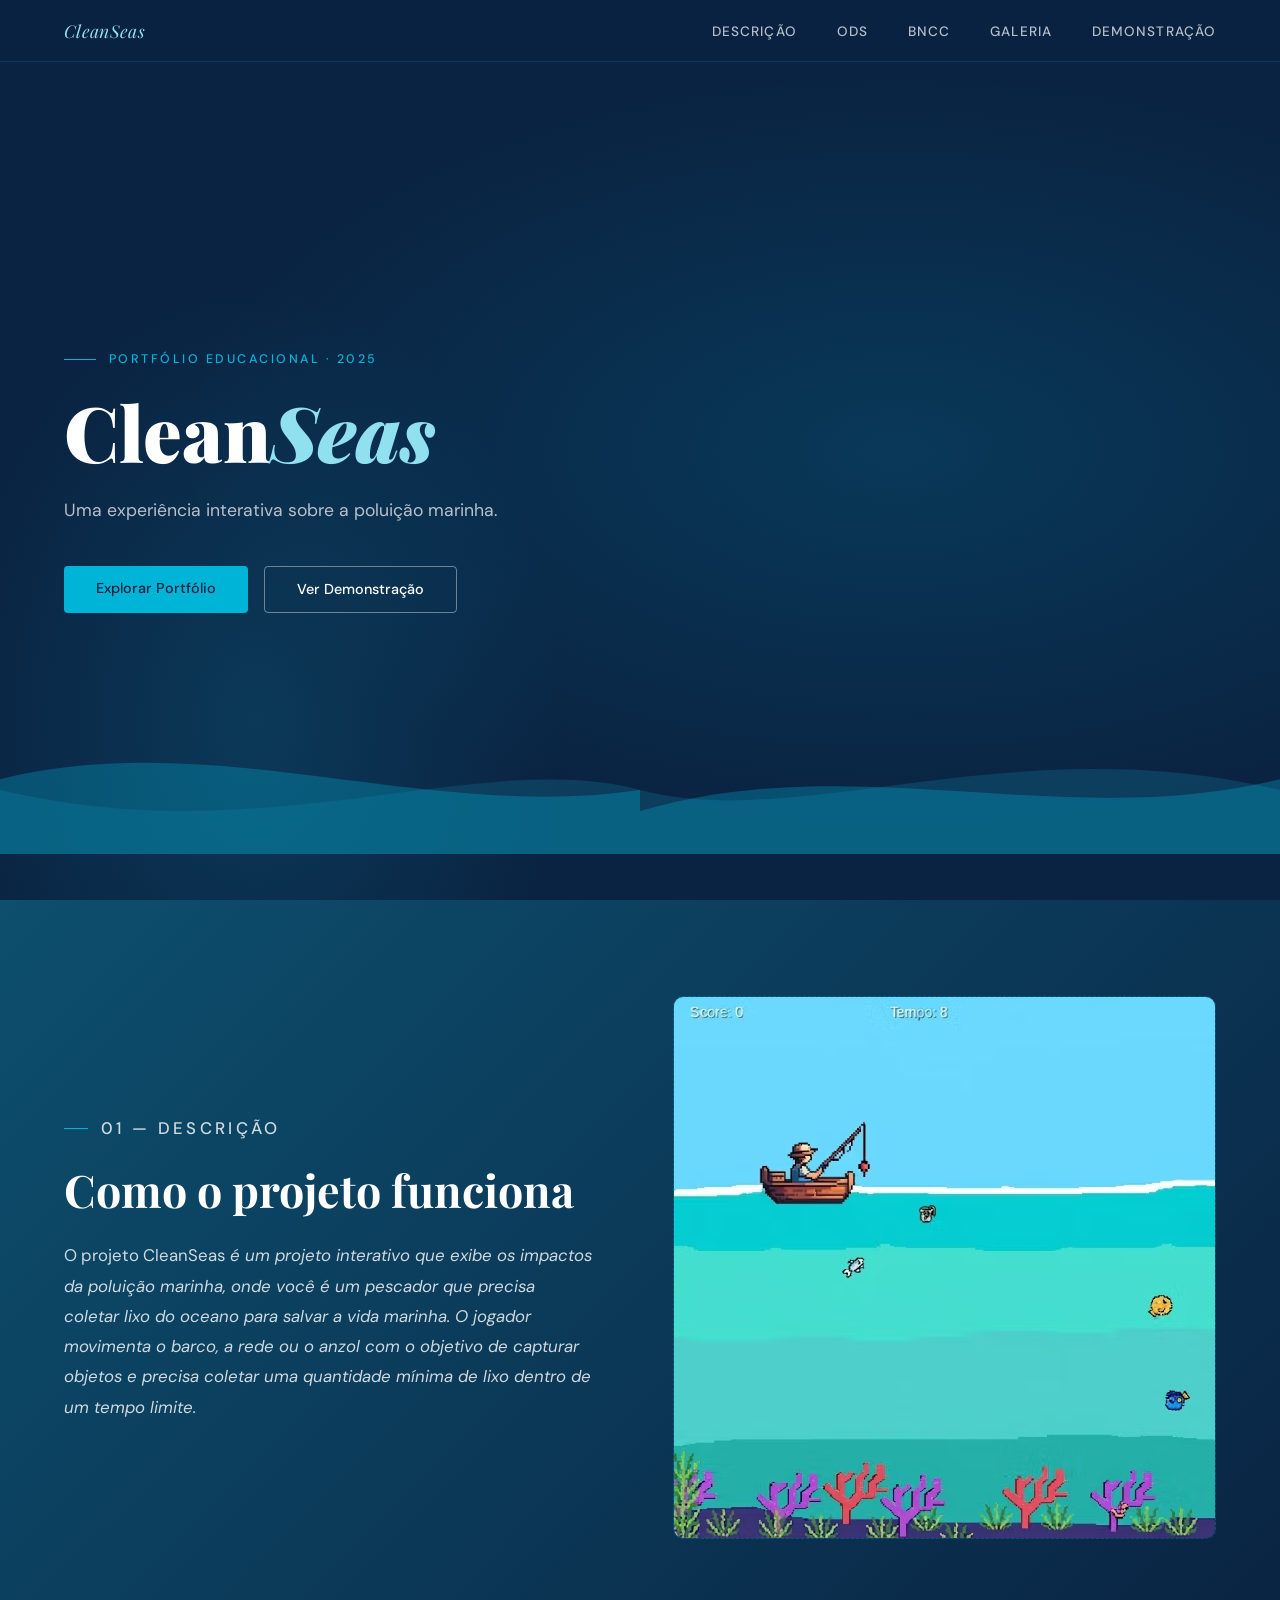
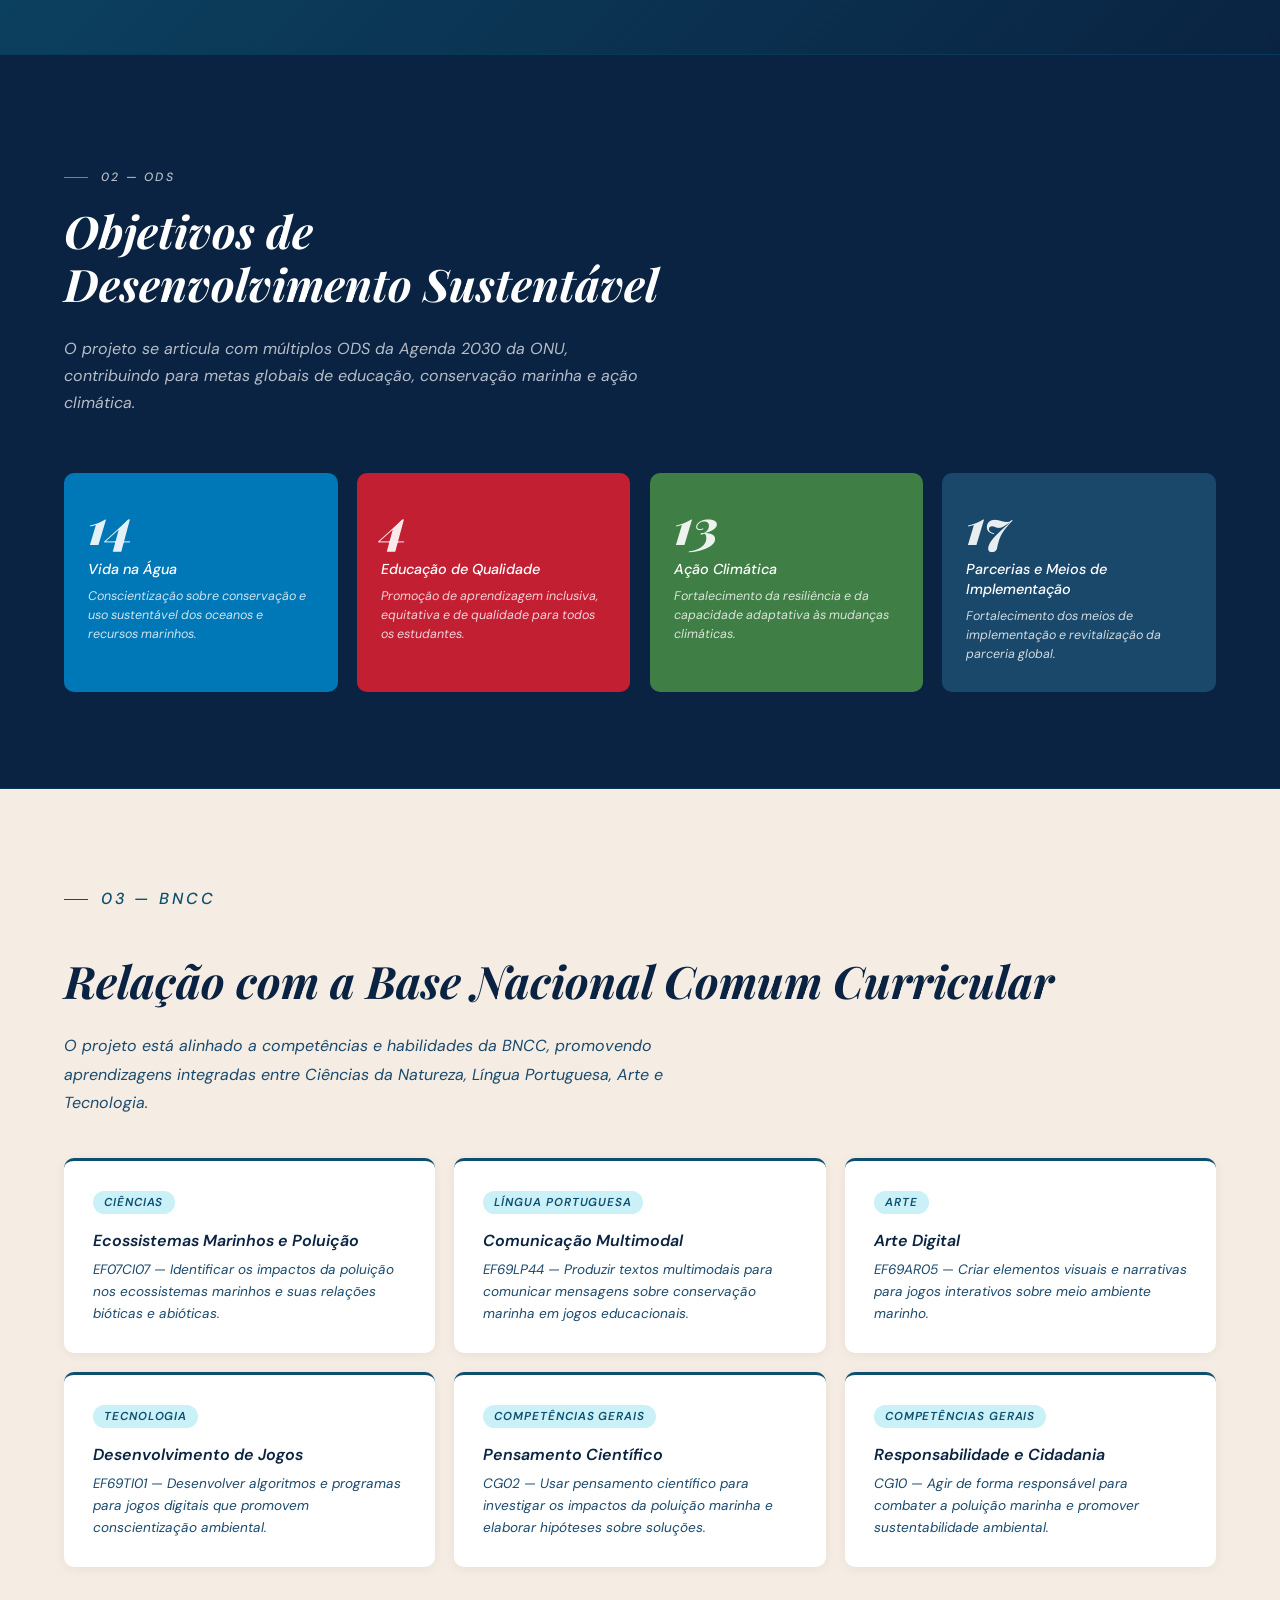
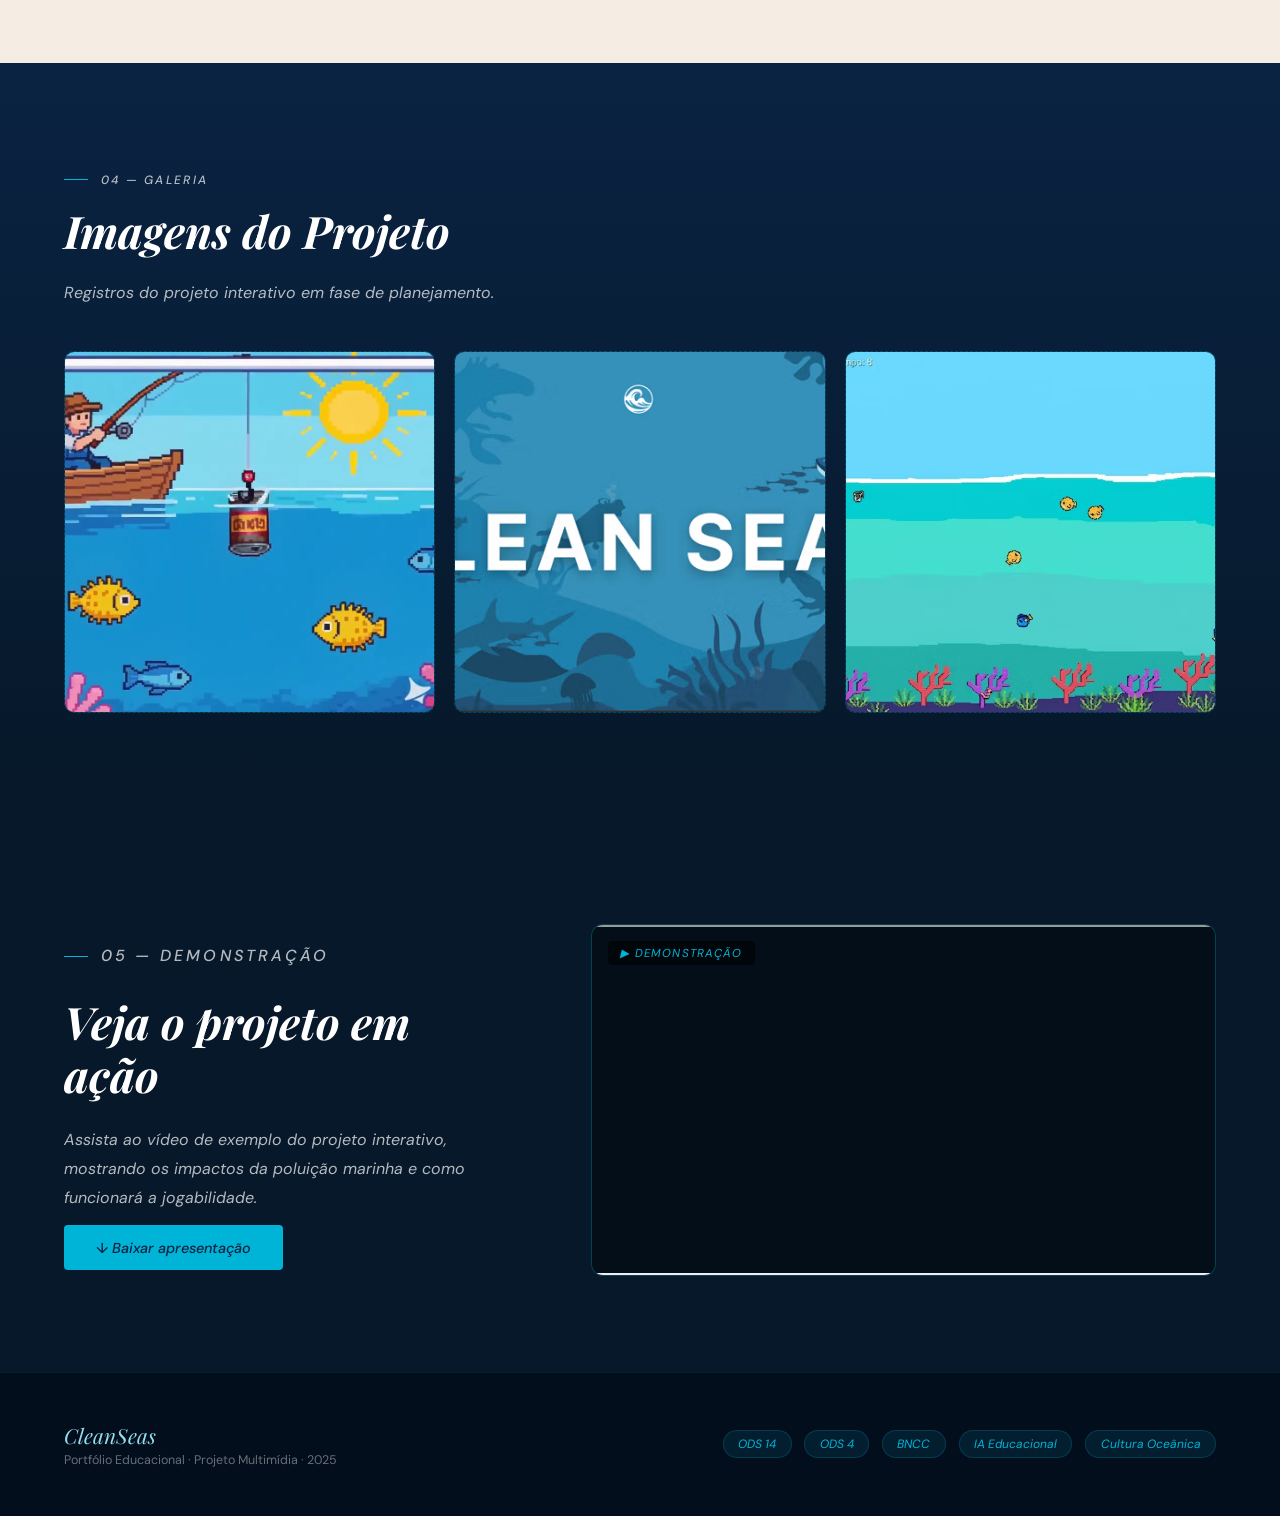
==== portfolio-cultura-oceanica-2.html @ 88e58d8a "Criação da nova página do portfólio do projeto CleanSeas" ====
<!DOCTYPE html>
<html lang="pt-BR">
<head>
<meta charset="UTF-8">
<meta name="viewport" content="width=device-width, initial-scale=1.0">
<title>Oficina de Microvídeos — Portfólio</title>
<link rel="preconnect" href="https://fonts.googleapis.com">
<link href="https://fonts.googleapis.com/css2?family=Playfair+Display:ital,wght@0,700;0,900;1,700&family=DM+Sans:wght@300;400;500&display=swap" rel="stylesheet">
<link rel="stylesheet" href="styles.css">
</head>
<body>

<!-- NAV -->
<nav>
  <div class="nav-logo">Clean<em>Seas</em></div>
  <ul class="nav-links">
    <li><a href="#descricao">Descrição</a></li>
    <li><a href="#ods">ODS</a></li>
    <li><a href="#bncc">BNCC</a></li>
    <li><a href="#galeria">Galeria</a></li>
    <li><a href="#video">Demonstração</a></li>
  </ul>
</nav>

<!-- HERO -->
<section class="hero">
  <div class="hero-content">
    <p class="hero-eyebrow fade-up">Portfólio Educacional · 2025</p>
    <h1 class="fade-up delay-1">
      Clean<em>Seas</em>
    </h1>
    <p class="hero-desc fade-up delay-2">
      Uma experiência interativa sobre a poluição marinha.
    </p>
    <div class="hero-cta fade-up delay-3">
      <a href="#descricao" class="btn btn-primary">Explorar Portfólio</a>
      <a href="#video" class="btn btn-outline">Ver Demonstração</a>
    </div>
  </div>
  <div class="waves-bg">
    <div class="wave"></div>
    <div class="wave"></div>
  </div>
</section>

<!-- DESCRIÇÃO -->
<section id="descricao">
  <div class="desc-grid">
    <div class="desc-text">
      <p class="section-label">01 — Descrição</p>
      <h2 class="section-title">Como o projeto funciona</h2>
      <p>
        O projeto </i>CleanSeas<i> é um projeto interativo que exibe os impactos da poluição marinha, onde você é um pescador que precisa coletar lixo do oceano para salvar a vida marinha. O jogador movimenta o barco, a rede ou o anzol com o objetivo de capturar objetos e precisa coletar uma quantidade mínima de lixo dentro de um tempo limite.
      </p>
    </div>
    <div class="img-show">
      <a title="Imagem do projeto CleanSeas.">
          <img src="src/Jogo1.png">
      </a>
    </div>
  </div>
</section>

<!-- ODS -->
<section id="ods">
  <div class="ods-intro">
    <p class="section-label">02 — ODS</p>
    <h2 class="section-title">Objetivos de Desenvolvimento Sustentável</h2>
    <p>O projeto se articula com múltiplos ODS da Agenda 2030 da ONU, contribuindo para metas globais de educação, conservação marinha e ação climática.</p>
  </div>
  <div class="ods-grid">
    <div class="ods-card ods-14">
      <div class="ods-num">14</div>
      <h4>Vida na Água</h4>
      <p>Conscientização sobre conservação e uso sustentável dos oceanos e recursos marinhos.</p>
    </div>
    <div class="ods-card ods-4">
      <div class="ods-num">4</div>
      <h4>Educação de Qualidade</h4>
      <p>Promoção de aprendizagem inclusiva, equitativa e de qualidade para todos os estudantes.</p>
    </div>
    <div class="ods-card ods-13">
      <div class="ods-num">13</div>
      <h4>Ação Climática</h4>
      <p>Fortalecimento da resiliência e da capacidade adaptativa às mudanças climáticas.</p>
    </div>
    <div class="ods-card ods-17">
      <div class="ods-num">17</div>
      <h4>Parcerias e Meios de Implementação</h4>
      <p>Fortalecimento dos meios de implementação e revitalização da parceria global.</p>
    </div>
  </div>
</section>

<!-- BNCC -->
<section id="bncc">
  <div class="bncc-intro">
    <p class="section-label">03 — BNCC</p>
    <h2 class="section-title">Relação com a Base Nacional Comum Curricular</h2>
    <p>O projeto está alinhado a competências e habilidades da BNCC, promovendo aprendizagens integradas entre Ciências da Natureza, Língua Portuguesa, Arte e Tecnologia.</p>
  </div>
  <div class="bncc-grid">
    <div class="bncc-card">
      <span class="bncc-tag">Ciências</span>
      <h4>Ecossistemas Marinhos e Poluição</h4>
      <p>EF07CI07 — Identificar os impactos da poluição nos ecossistemas marinhos e suas relações bióticas e abióticas.</p>
    </div>
    <div class="bncc-card">
      <span class="bncc-tag">Língua Portuguesa</span>
      <h4>Comunicação Multimodal</h4>
      <p>EF69LP44 — Produzir textos multimodais para comunicar mensagens sobre conservação marinha em jogos educacionais.</p>
    </div>
    <div class="bncc-card">
      <span class="bncc-tag">Arte</span>
      <h4>Arte Digital</h4>
      <p>EF69AR05 — Criar elementos visuais e narrativas para jogos interativos sobre meio ambiente marinho.</p>
    </div>
    <div class="bncc-card">
      <span class="bncc-tag">Tecnologia</span>
      <h4>Desenvolvimento de Jogos</h4>
      <p>EF69TI01 — Desenvolver algoritmos e programas para jogos digitais que promovem conscientização ambiental.</p>
    </div>
    <div class="bncc-card">
      <span class="bncc-tag">Competências Gerais</span>
      <h4>Pensamento Científico</h4>
      <p>CG02 — Usar pensamento científico para investigar os impactos da poluição marinha e elaborar hipóteses sobre soluções.</p>
    </div>
    <div class="bncc-card">
      <span class="bncc-tag">Competências Gerais</span>
      <h4>Responsabilidade e Cidadania</h4>
      <p>CG10 — Agir de forma responsável para combater a poluição marinha e promover sustentabilidade ambiental.</p>
    </div>
  </div>
</section>

<!-- GALERIA -->
<section id="galeria">
  <div class="galeria-intro">
    <p class="section-label">04 — Galeria</p>
    <h2 class="section-title">Imagens do Projeto</h2>
    <p>Registros do projeto interativo em fase de planejamento.</p>
  </div>
  <div class="masonry">
    <div class="img-show">
      <img src="src/jogo2.png" title="Esboço do projeto" height="360">
    </div>
    <div class="img-show">
      <img src="src/imagem2.avif" title="Banner do projeto, incluindo o título" height="360">
    </div>
    <div class="img-show">
      <img src="src/image.avif" title="Captura de tela do projeto" height="360">
    </div>
  </div>
</section>

<!-- VÍDEO -->
<section id="video">
  <div class="video-inner">
    <div class="video-text">
      <p class="section-label">05 — Demonstração</p>
      <h2 class="section-title">Veja o projeto em ação</h2>
      <p>
        Assista ao vídeo de exemplo do projeto interativo, mostrando os impactos da poluição marinha e como funcionará a jogabilidade.
      </p>
      <a href="https://drive.google.com/file/d/1lsL-RYY2hXdBAml0Cd1rwuLAyhLC-9uF/view?t=0.03" class="btn btn-primary">↓ Baixar apresentação</a>
    </div>
    <div class="video-player">
      <div class="video-label">▶ Demonstração</div>
      <iframe src="https://drive.google.com/file/d/1IlaNJuzj5EeTzxtsKARPY4i0o5bnLuG_/preview" width="640" height="480"></iframe>
      </div>
    </div>
  </div>
</section>

<!-- FOOTER -->
<footer>
  <div class="footer-brand">
    Clean<em>Seas</em>
    <span>Portfólio Educacional · Projeto Multimídia · 2025</span>
  </div>
  <div class="footer-tags">
    <span class="tag">ODS 14</span>
    <span class="tag">ODS 4</span>
    <span class="tag">BNCC</span>
    <span class="tag">IA Educacional</span>
    <span class="tag">Cultura Oceânica</span>
  </div>
</footer>

</body>
</html>
---- styles.css ----
:root {
  --ocean-deep: #0a2342;
  --ocean-mid: #0d4f6e;
  --ocean-teal: #00b4d8;
  --ocean-foam: #90e0ef;
  --ocean-light: #caf0f8;
  --sand: #f5ede3;
  --coral: #ff6b6b;
  --gold: #f4c542;
  --white: #ffffff;
  --text-dark: #0a2342;
  --text-mid: #1a4a6e;
}

* { margin: 0; padding: 0; box-sizing: border-box; }

html { scroll-behavior: smooth; }

body {
  font-family: 'DM Sans', sans-serif;
  background: var(--ocean-deep);
  color: var(--white);
  overflow-x: hidden;
}

/* ── NAV ── */
nav {
  position: fixed; top: 0; width: 100%; z-index: 100;
  display: flex; justify-content: space-between; align-items: center;
  padding: 1.2rem 4rem;
  background: rgba(10,35,66,0.85);
  backdrop-filter: blur(12px);
  border-bottom: 1px solid rgba(0,180,216,0.2);
}
.nav-logo {
  font-family: 'Playfair Display', serif;
  font-size: 1.1rem; font-style: italic;
  color: var(--ocean-foam);
  letter-spacing: 0.02em;
}
.nav-links { display: flex; gap: 2.5rem; list-style: none; }
.nav-links a {
  color: rgba(255,255,255,0.7); text-decoration: none;
  font-size: 0.85rem; font-weight: 500; letter-spacing: 0.08em;
  text-transform: uppercase; transition: color 0.3s;
}
.nav-links a:hover { color: var(--ocean-teal); }

/* ── HERO ── */
.hero {
  min-height: 100vh;
  display: flex; flex-direction: column; justify-content: center;
  padding: 8rem 4rem 4rem;
  position: relative; overflow: hidden;
}
.hero::before {
  content: '';
  position: absolute; inset: 0;
  background: radial-gradient(ellipse 80% 60% at 70% 50%, rgba(0,180,216,0.15) 0%, transparent 70%),
  radial-gradient(ellipse 40% 80% at 20% 80%, rgba(13,79,110,0.5) 0%, transparent 60%);
}

/* animated waves */
.waves-bg {
  position: absolute; bottom: 0; left: 0; width: 100%; height: 220px;
  overflow: hidden;
}
.wave {
  position: absolute; bottom: 0; left: 0;
  width: 200%; height: 100%;
  background: url("data:image/svg+xml,%3Csvg xmlns='http://www.w3.org/2000/svg' viewBox='0 0 1200 120'%3E%3Cpath d='M0,60 C150,100 350,0 600,60 C850,120 1050,20 1200,60 L1200,120 L0,120 Z' fill='%230d4f6e'/%3E%3C/svg%3E") repeat-x bottom;
  background-size: 50% 100%;
  animation: wave-anim 8s linear infinite;
  opacity: 0.6;
}
.wave:nth-child(2) {
  background-image: url("data:image/svg+xml,%3Csvg xmlns='http://www.w3.org/2000/svg' viewBox='0 0 1200 120'%3E%3Cpath d='M0,80 C200,20 400,100 600,50 C800,0 1000,90 1200,60 L1200,120 L0,120 Z' fill='%2300b4d8'/%3E%3C/svg%3E");
  animation-duration: 12s; animation-direction: reverse;
  opacity: 0.3;
}
@keyframes wave-anim { from { transform: translateX(0); } to { transform: translateX(-50%); } }

.hero-content { position: relative; z-index: 1; max-width: 700px; }
.hero-eyebrow {
  font-size: 0.78rem; letter-spacing: 0.2em; text-transform: uppercase;
  color: var(--ocean-teal); font-weight: 500; margin-bottom: 1.5rem;
  display: flex; align-items: center; gap: 0.8rem;
}
.hero-eyebrow::before { content: ''; display: block; width: 32px; height: 1px; background: var(--ocean-teal); }

.hero h1 {
  font-family: 'Playfair Display', serif;
  font-size: clamp(3rem, 6vw, 5.5rem); line-height: 1.05;
  font-weight: 900; margin-bottom: 1.5rem;
}
.hero h1 em { font-style: italic; color: var(--ocean-foam); }

.hero-desc {
  font-size: 1.1rem; line-height: 1.7;
  color: rgba(255,255,255,0.7); max-width: 520px; margin-bottom: 2.5rem;
}

.hero-cta {
  display: inline-flex; gap: 1rem; flex-wrap: wrap;
}
.btn {
  padding: 0.85rem 2rem; border-radius: 4px;
  font-family: 'DM Sans', sans-serif; font-weight: 500;
  font-size: 0.9rem; cursor: pointer; transition: all 0.3s;
  text-decoration: none; border: none;
}
.btn-primary {
  background: var(--ocean-teal); color: var(--ocean-deep);
}
.btn-primary:hover { background: var(--ocean-foam); transform: translateY(-2px); }
.btn-outline {
  background: transparent; color: var(--white);
  border: 1px solid rgba(255,255,255,0.4);
}
.btn-outline:hover { border-color: var(--ocean-teal); color: var(--ocean-teal); }

.hero-scroll {
  position: absolute; bottom: 2.5rem; right: 4rem; z-index: 1;
  display: flex; flex-direction: column; align-items: center; gap: 0.5rem;
  color: rgba(255,255,255,0.4); font-size: 0.75rem; letter-spacing: 0.12em;
  text-transform: uppercase;
}
.scroll-line {
  width: 1px; height: 60px;
  background: linear-gradient(to bottom, var(--ocean-teal), transparent);
  animation: scroll-pulse 2s ease-in-out infinite;
}
@keyframes scroll-pulse { 0%,100%{opacity:0.3} 50%{opacity:1} }

/* ── SECTIONS ── */
section { padding: 6rem 4rem; }

.section-label {
  font-size: 0.75rem; letter-spacing: 0.2em; text-transform: uppercase;
  color: var(--ocean-teal); font-weight: 500; margin-bottom: 1rem;
  display: flex; align-items: center; gap: 0.8rem;
}
.section-label::before { content: ''; display: block; width: 24px; height: 1px; background: var(--ocean-teal); }

.section-title {
  font-family: 'Playfair Display', serif;
  font-size: clamp(2rem, 3.5vw, 3rem); line-height: 1.2;
  margin-bottom: 1.5rem;
}

/* ── OBJETIVO ── */
#objetivo {
background: var(--sand);
color: var(--text-dark);
position: relative; overflow: hidden;
}
#objetivo::after {
content: 'O';
position: absolute; right: -2rem; bottom: -4rem;
font-family: 'Playfair Display', serif;
font-size: 22rem; font-weight: 900; color: rgba(0,180,216,0.08);
line-height: 1; pointer-events: none;
}
.objetivo-grid {
  display: grid; grid-template-columns: 1fr 1fr; gap: 5rem;
  align-items: center; position: relative; z-index: 1;
}
.objetivo-text .section-label { color: var(--ocean-mid); }
.objetivo-text .section-label::before { background: var(--ocean-mid); }
.objetivo-text .section-title { color: var(--text-dark); }
.objetivo-text p {
  font-size: 1.05rem; line-height: 1.8;
  color: var(--text-mid); margin-bottom: 1.2rem;
}
.objetivo-card {
  background: var(--ocean-deep); border-radius: 12px;
  padding: 2.5rem; color: var(--white);
  border-top: 3px solid var(--ocean-teal);
}
.objetivo-card h3 {
  font-family: 'Playfair Display', serif;
  font-size: 1.3rem; margin-bottom: 1rem; color: var(--ocean-foam);
}
.objetivo-card p { font-size: 0.95rem; line-height: 1.7; color: rgba(255,255,255,0.75); }

/* ── DESCRIÇÃO ── */
#descricao {
background: linear-gradient(135deg, var(--ocean-mid) 0%, var(--ocean-deep) 100%);
position: relative; overflow: hidden;
}
.desc-grid { display: grid; grid-template-columns: 1.2fr 1fr; gap: 5rem; align-items: center; }
.desc-text p {
  font-size: 1.05rem; line-height: 1.8;
  color: rgba(255,255,255,0.8); margin-bottom: 1.2rem;
}
.features-list { list-style: none; margin-top: 2rem; display: flex; flex-direction: column; gap: 1rem; }
.features-list li {
  display: flex; align-items: flex-start; gap: 1rem;
  padding: 1rem 1.2rem; border-radius: 8px;
  background: rgba(255,255,255,0.05);
  border-left: 2px solid var(--ocean-teal);
}
.feat-icon { font-size: 1.4rem; flex-shrink: 0; }
.feat-text strong { display: block; font-size: 0.9rem; margin-bottom: 0.2rem; color: var(--ocean-foam); }
.feat-text span { font-size: 0.85rem; color: rgba(255,255,255,0.6); }

.desc-visual {
  display: grid; grid-template-columns: 1fr 1fr; gap: 1rem;
}
.img-placeholder {
  border-radius: 8px; overflow: hidden;
  background: rgba(0,180,216,0.1);
  border: 1px dashed rgba(0,180,216,0.3);
  display: flex; flex-direction: column;
  align-items: center; justify-content: center;
  text-align: center; padding: 2rem 1rem;
  aspect-ratio: 4/3;
  transition: all 0.3s;
  cursor: pointer;
}
.img-placeholder:hover {
  background: rgba(0,180,216,0.18);
  border-color: var(--ocean-teal);
  transform: translateY(-3px);
}
.img-placeholder .ph-icon { font-size: 2.5rem; margin-bottom: 0.6rem; opacity: 0.6; }
.img-placeholder p { font-size: 0.78rem; color: rgba(255,255,255,0.5); line-height: 1.4; }
.img-placeholder.tall { grid-row: span 2; aspect-ratio: unset; }

/* ── ODS ── */
#ods {
background: var(--ocean-deep);
border-top: 1px solid rgba(0,180,216,0.15);
border-bottom: 1px solid rgba(0,180,216,0.15);
}
.ods-intro { max-width: 600px; margin-bottom: 3.5rem; }
.ods-intro p { color: rgba(255,255,255,0.7); line-height: 1.7; margin-top: 1rem; }
.ods-grid { display: grid; grid-template-columns: repeat(auto-fit, minmax(200px, 1fr)); gap: 1.2rem; }
.ods-card {
  border-radius: 10px; padding: 1.8rem 1.5rem;
  position: relative; overflow: hidden;
  transition: transform 0.3s, box-shadow 0.3s;
  cursor: default;
}
.ods-card:hover { transform: translateY(-4px); box-shadow: 0 12px 30px rgba(0,0,0,0.3); }
.ods-card .ods-num {
  font-family: 'Playfair Display', serif;
  font-size: 3rem; font-weight: 900;
  line-height: 1; margin-bottom: 0.6rem; opacity: 0.9;
}
.ods-card h4 { font-size: 0.9rem; font-weight: 500; line-height: 1.4; margin-bottom: 0.5rem; }
.ods-card p { font-size: 0.78rem; opacity: 0.8; line-height: 1.5; }
.ods-14 { background: #0077b6; }
.ods-4  { background: #c31f33; }
.ods-13 { background: #3f7e44; }
.ods-17 { background: #19486a; }

/* ── BNCC ── */
#bncc { background: var(--sand); color: var(--text-dark); }
.bncc-intro .section-label { color: var(--ocean-mid); }
.bncc-intro .section-label::before { background: var(--ocean-mid); }
.bncc-intro .section-title { color: var(--text-dark); }
.bncc-intro p { color: var(--text-mid); font-size: 1rem; line-height: 1.8; max-width: 650px; margin-bottom: 2.5rem; }
.bncc-grid { display: grid; grid-template-columns: repeat(3, 1fr); gap: 1.2rem; }
.bncc-card {
  background: var(--white); border-radius: 10px;
  padding: 1.8rem; border-top: 3px solid var(--ocean-mid);
  box-shadow: 0 2px 12px rgba(0,0,0,0.06);
  transition: box-shadow 0.3s, transform 0.3s;
}
.bncc-card:hover { box-shadow: 0 8px 24px rgba(0,0,0,0.1); transform: translateY(-3px); }
.bncc-tag {
  display: inline-block; background: var(--ocean-light);
  color: var(--ocean-mid); font-size: 0.72rem;
  font-weight: 600; letter-spacing: 0.08em; text-transform: uppercase;
  padding: 0.25rem 0.7rem; border-radius: 20px; margin-bottom: 1rem;
}
.bncc-card h4 { font-size: 1rem; font-weight: 600; color: var(--text-dark); margin-bottom: 0.5rem; }
.bncc-card p { font-size: 0.85rem; color: var(--text-mid); line-height: 1.6; }

/* ── GALERIA ── */
#galeria { background: linear-gradient(180deg, var(--ocean-deep) 0%, #061829 100%); }
.galeria-intro { margin-bottom: 3rem; }
.galeria-intro p { color: rgba(255,255,255,0.7); max-width: 500px; margin-top: 0.8rem; }
.masonry {
  columns: 3; column-gap: 1.2rem;
}
.masonry-item {
  break-inside: avoid; margin-bottom: 1.2rem;
  border-radius: 10px; overflow: hidden;
  background: rgba(0,180,216,0.08);
  border: 1px dashed rgba(0,180,216,0.25);
  display: flex; flex-direction: column;
  align-items: center; justify-content: center;
  padding: 3rem 1.5rem; text-align: center;
  transition: all 0.3s; cursor: pointer;
  min-height: 180px;
}
.masonry-item:nth-child(2n) { min-height: 240px; }
.masonry-item:nth-child(3n) { min-height: 200px; }
.masonry-item:hover {
  background: rgba(0,180,216,0.15);
  border-color: var(--ocean-teal);
  transform: scale(1.01);
}
.masonry-item .ph-icon { font-size: 2rem; margin-bottom: 0.5rem; opacity: 0.5; }
.masonry-item p { font-size: 0.78rem; color: rgba(255,255,255,0.4); }
.img-show {
  break-inside: avoid; margin-bottom: 1.2rem;
  border-radius: 10px; overflow: hidden;
  background: rgba(0,180,216,0.08);
  border: 1px dashed rgba(0,180,216,0.25);
  display: flex; flex-direction: column;
  align-items: center; justify-content: center;
  transition: all 0.3s; cursor: pointer;
  overflow: hidden;
  line-height: 0;
  object-fit: cover;
  max-width: 100%;
}
.img-show:hover {
  background: rgba(0,180,216,0.15);
  border-color: var(--ocean-teal);
  transform: scale(1.01);
}

/* ── VÍDEO ── */
#video { background: #061829; }
.video-inner { display: grid; grid-template-columns: 1fr 1.4fr; gap: 5rem; align-items: center; }
.video-text p { color: rgba(255,255,255,0.7); line-height: 1.8; margin-bottom: 1.5rem; font-size: 1rem; }
.video-player {
  border-radius: 12px; overflow: hidden;
  background: rgba(0,0,0,0.4);
  border: 1px solid rgba(0,180,216,0.3);
  aspect-ratio: 16/9;
  display: flex; flex-direction: column;
  align-items: center; justify-content: center;
  position: relative; cursor: pointer;
  transition: border-color 0.3s;
}
.video-player:hover { border-color: var(--ocean-teal); }
.video-overlay {
  position: absolute; inset: 0;
  background: radial-gradient(ellipse at center, rgba(0,180,216,0.1), transparent);
  display: flex; flex-direction: column;
  align-items: center; justify-content: center; gap: 1rem;
}
.play-btn {
  width: 64px; height: 64px; border-radius: 50%;
  background: var(--ocean-teal); color: var(--ocean-deep);
  display: flex; align-items: center; justify-content: center;
  font-size: 1.4rem; transition: transform 0.3s, box-shadow 0.3s;
  box-shadow: 0 0 0 12px rgba(0,180,216,0.15);
}
.video-player:hover .play-btn { transform: scale(1.08); box-shadow: 0 0 0 16px rgba(0,180,216,0.2); }
.video-caption { font-size: 0.85rem; color: rgba(255,255,255,0.5); }
.video-label {
  position: absolute; top: 1rem; left: 1rem;
  background: rgba(0,0,0,0.6); color: var(--ocean-teal);
  font-size: 0.72rem; letter-spacing: 0.1em; text-transform: uppercase;
  padding: 0.3rem 0.8rem; border-radius: 4px;
}

/* ── FOOTER ── */
footer {
  background: #030e1c; padding: 3rem 4rem;
  border-top: 1px solid rgba(0,180,216,0.1);
  display: flex; align-items: center; justify-content: space-between;
  flex-wrap: wrap; gap: 1.5rem;
}
.footer-brand {
  font-family: 'Playfair Display', serif;
  font-style: italic; font-size: 1.3rem;
  color: var(--ocean-foam);
}
.footer-brand span { display: block; font-family: 'DM Sans', sans-serif; font-style: normal; font-size: 0.78rem; color: rgba(255,255,255,0.4); margin-top: 0.2rem; }
.footer-tags { display: flex; gap: 0.8rem; flex-wrap: wrap; }
.tag {
  background: rgba(0,180,216,0.1); color: var(--ocean-teal);
  font-size: 0.75rem; padding: 0.3rem 0.9rem;
  border-radius: 20px; border: 1px solid rgba(0,180,216,0.2);
}
.footer-note { font-size: 0.78rem; color: rgba(255,255,255,0.3); }

/* ── ANIMATIONS ── */
.fade-up {
  opacity: 0; transform: translateY(24px);
  animation: fadeUp 0.7s ease forwards;
}
@keyframes fadeUp {
  to { opacity: 1; transform: translateY(0); }
}
.delay-1 { animation-delay: 0.15s; }
.delay-2 { animation-delay: 0.3s; }
.delay-3 { animation-delay: 0.45s; }
.delay-4 { animation-delay: 0.6s; }

/* ── RESPONSIVE ── */
@media (max-width: 900px) {
  nav { padding: 1rem 2rem; }
  section { padding: 4rem 2rem; }
  .objetivo-grid, .desc-grid, .video-inner { grid-template-columns: 1fr; gap: 2.5rem; }
  .bncc-grid { grid-template-columns: 1fr 1fr; }
  .masonry { columns: 2; }
  footer { flex-direction: column; text-align: center; }
}
@media (max-width: 600px) {
  .nav-links { display: none; }
  .hero { padding: 7rem 2rem 3rem; }
  .bncc-grid, .desc-visual { grid-template-columns: 1fr; }
  .masonry { columns: 1; }
  .ods-grid { grid-template-columns: 1fr 1fr; }
}
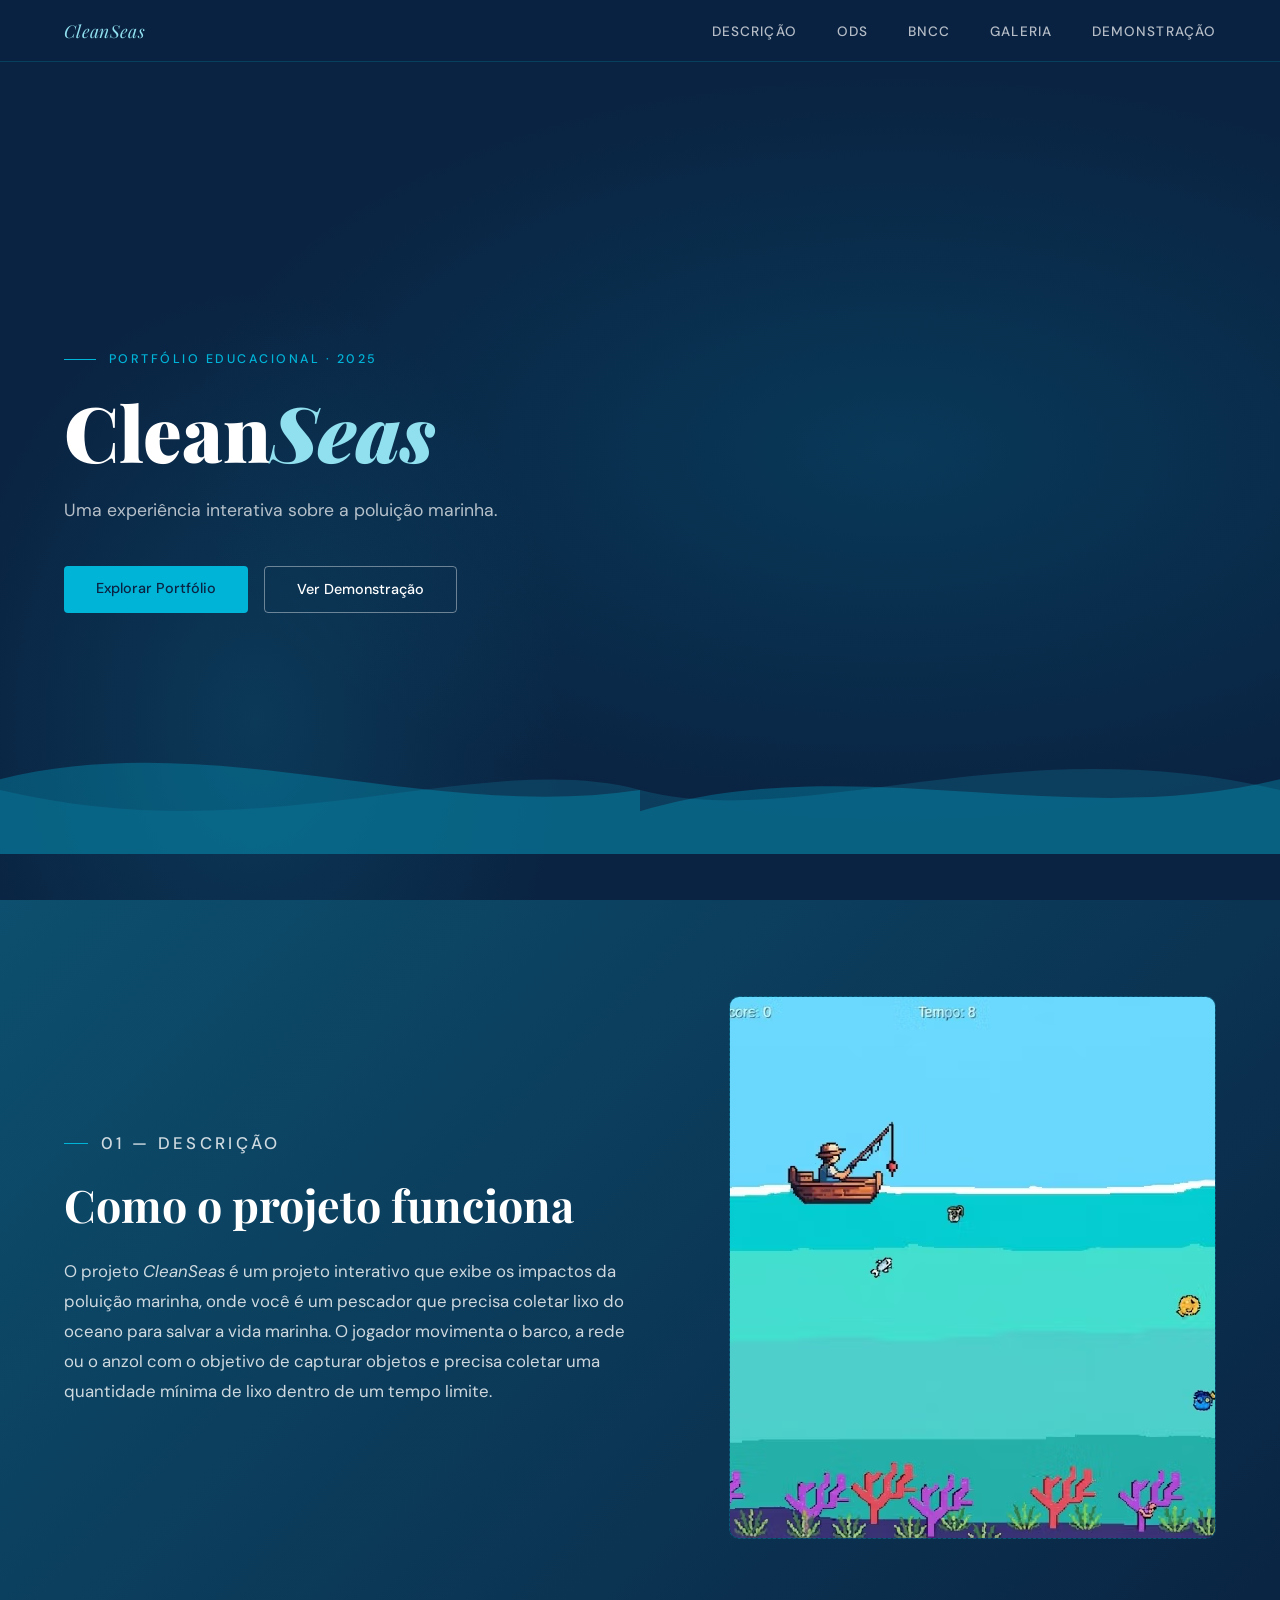
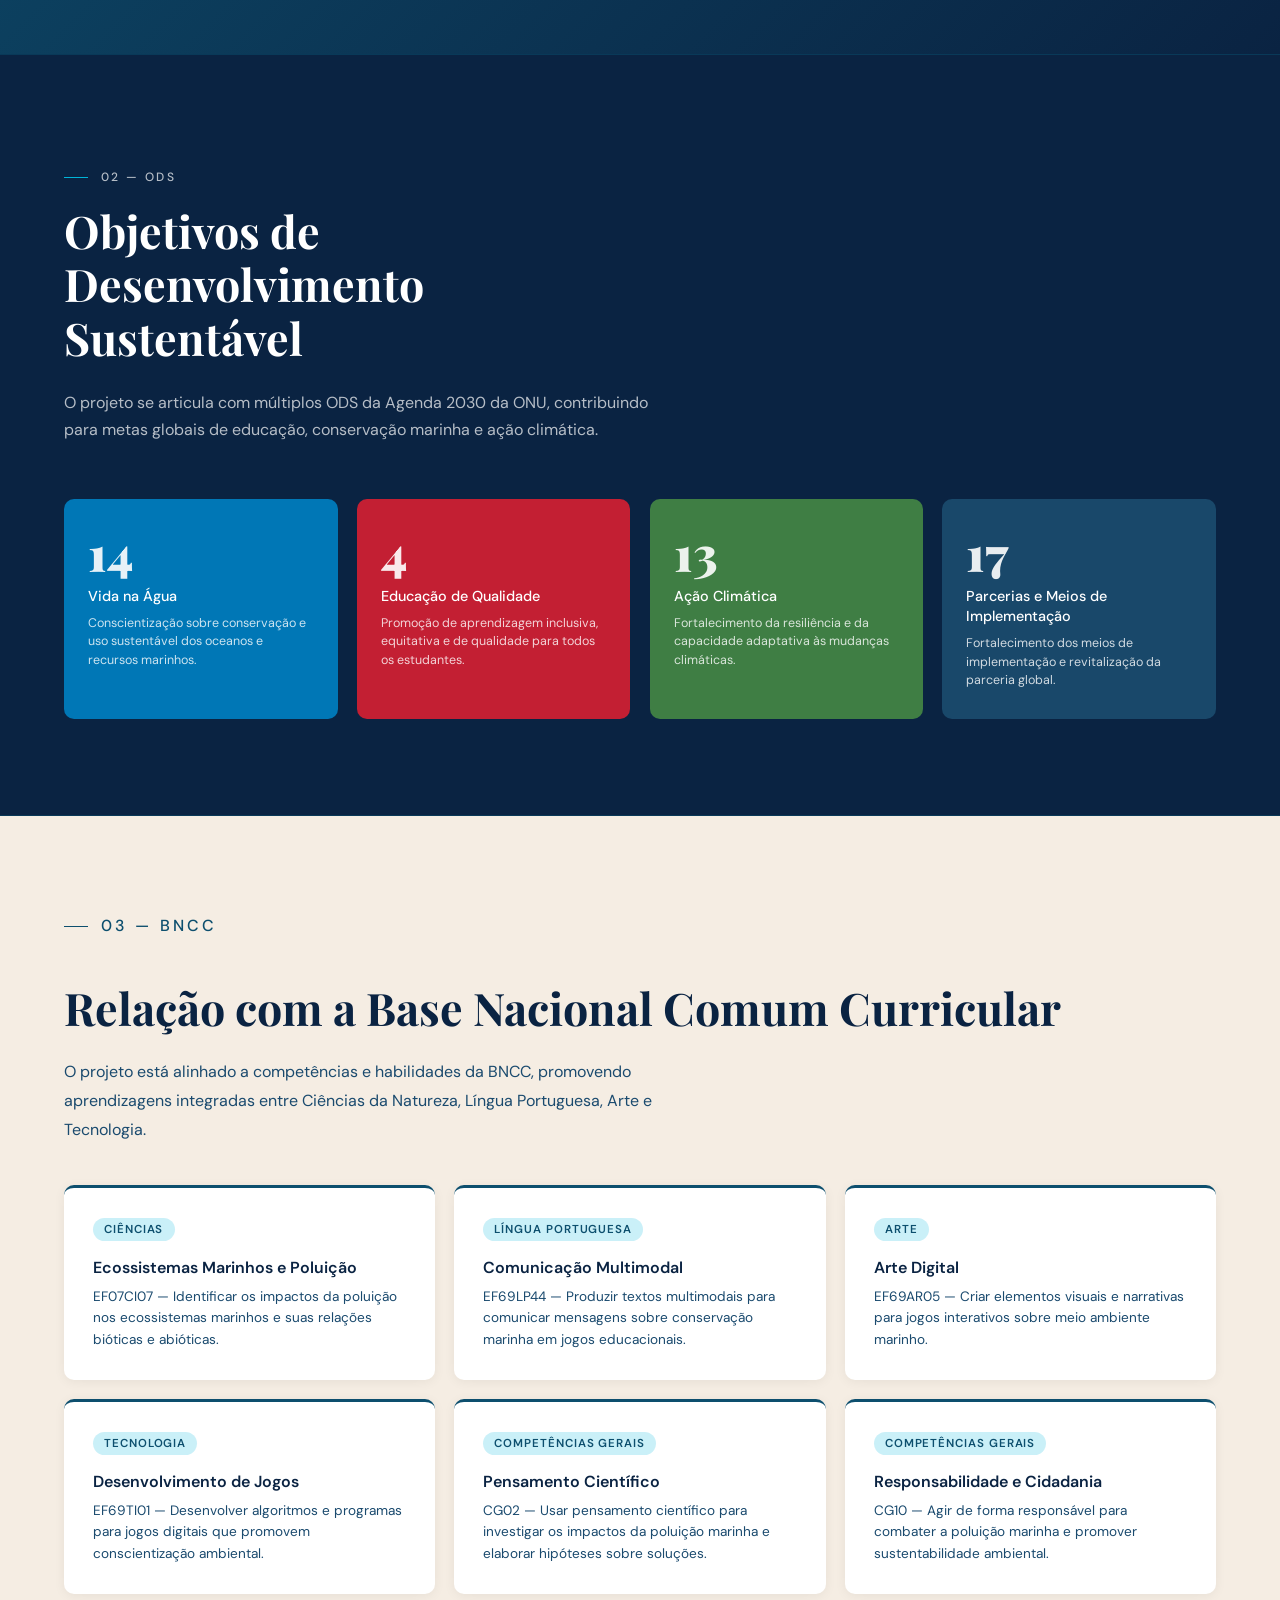
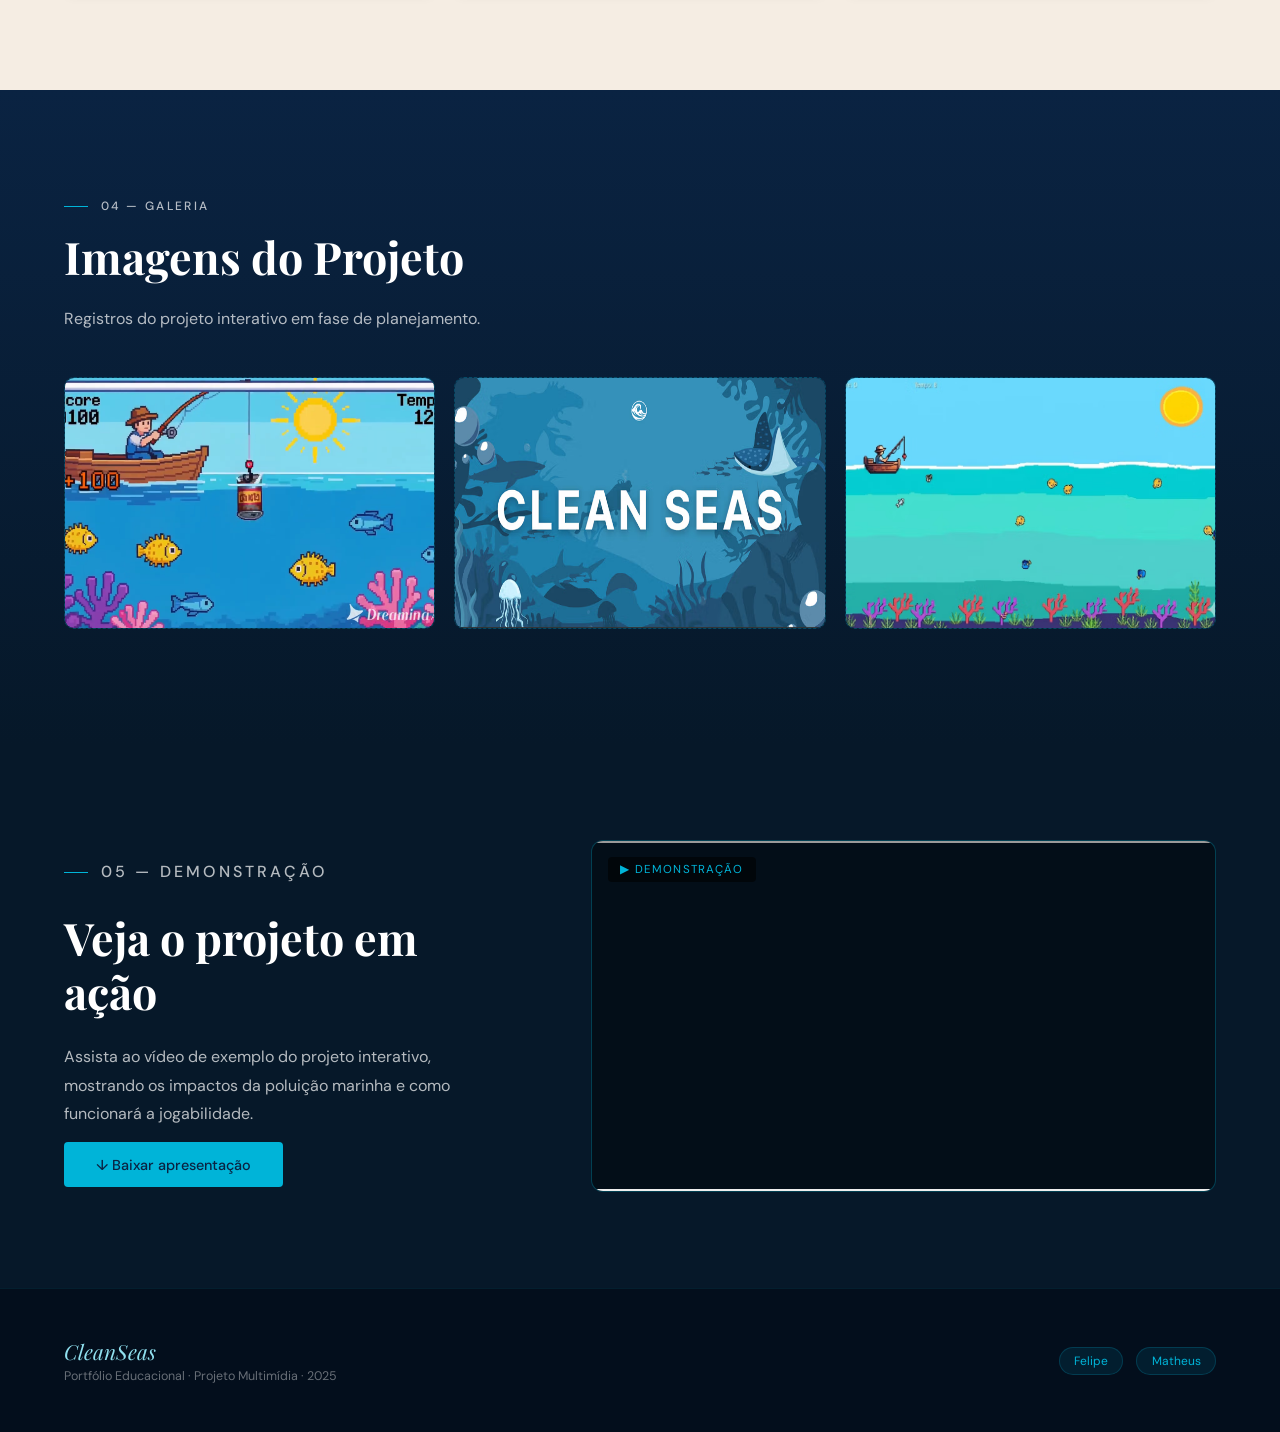
==== commit 27683eab: "atualização co2 ajuste de imagens e adição dos nomes dos integrantes na página 2" ====
--- a/portfolio-cultura-oceanica-2.html
+++ b/portfolio-cultura-oceanica-2.html
@@ -50,7 +50,7 @@
       <p class="section-label">01 — Descrição</p>
       <h2 class="section-title">Como o projeto funciona</h2>
       <p>
-        O projeto </i>CleanSeas<i> é um projeto interativo que exibe os impactos da poluição marinha, onde você é um pescador que precisa coletar lixo do oceano para salvar a vida marinha. O jogador movimenta o barco, a rede ou o anzol com o objetivo de capturar objetos e precisa coletar uma quantidade mínima de lixo dentro de um tempo limite.
+        O projeto <i>CleanSeas</i> é um projeto interativo que exibe os impactos da poluição marinha, onde você é um pescador que precisa coletar lixo do oceano para salvar a vida marinha. O jogador movimenta o barco, a rede ou o anzol com o objetivo de capturar objetos e precisa coletar uma quantidade mínima de lixo dentro de um tempo limite.
       </p>
     </div>
     <div class="img-show">
@@ -142,13 +142,13 @@
   </div>
   <div class="masonry">
     <div class="img-show">
-      <img src="src/jogo2.png" title="Esboço do projeto" height="360">
+      <img src="src/jogo2.png" title="Esboço do projeto" width="400" height="250">
     </div>
     <div class="img-show">
-      <img src="src/imagem2.avif" title="Banner do projeto, incluindo o título" height="360">
+      <img src="src/imagem2.avif" title="Banner do projeto, incluindo o título" width="400" height="250">
     </div>
     <div class="img-show">
-      <img src="src/image.avif" title="Captura de tela do projeto" height="360">
+      <img src="src/image.avif" title="Captura de tela do projeto" width="400" height="250">
     </div>
   </div>
 </section>
@@ -179,11 +179,8 @@
     <span>Portfólio Educacional · Projeto Multimídia · 2025</span>
   </div>
   <div class="footer-tags">
-    <span class="tag">ODS 14</span>
-    <span class="tag">ODS 4</span>
-    <span class="tag">BNCC</span>
-    <span class="tag">IA Educacional</span>
-    <span class="tag">Cultura Oceânica</span>
+    <span class="tag">Felipe</span></a>
+    <span class="tag">Matheus</span></a>
   </div>
 </footer>
 
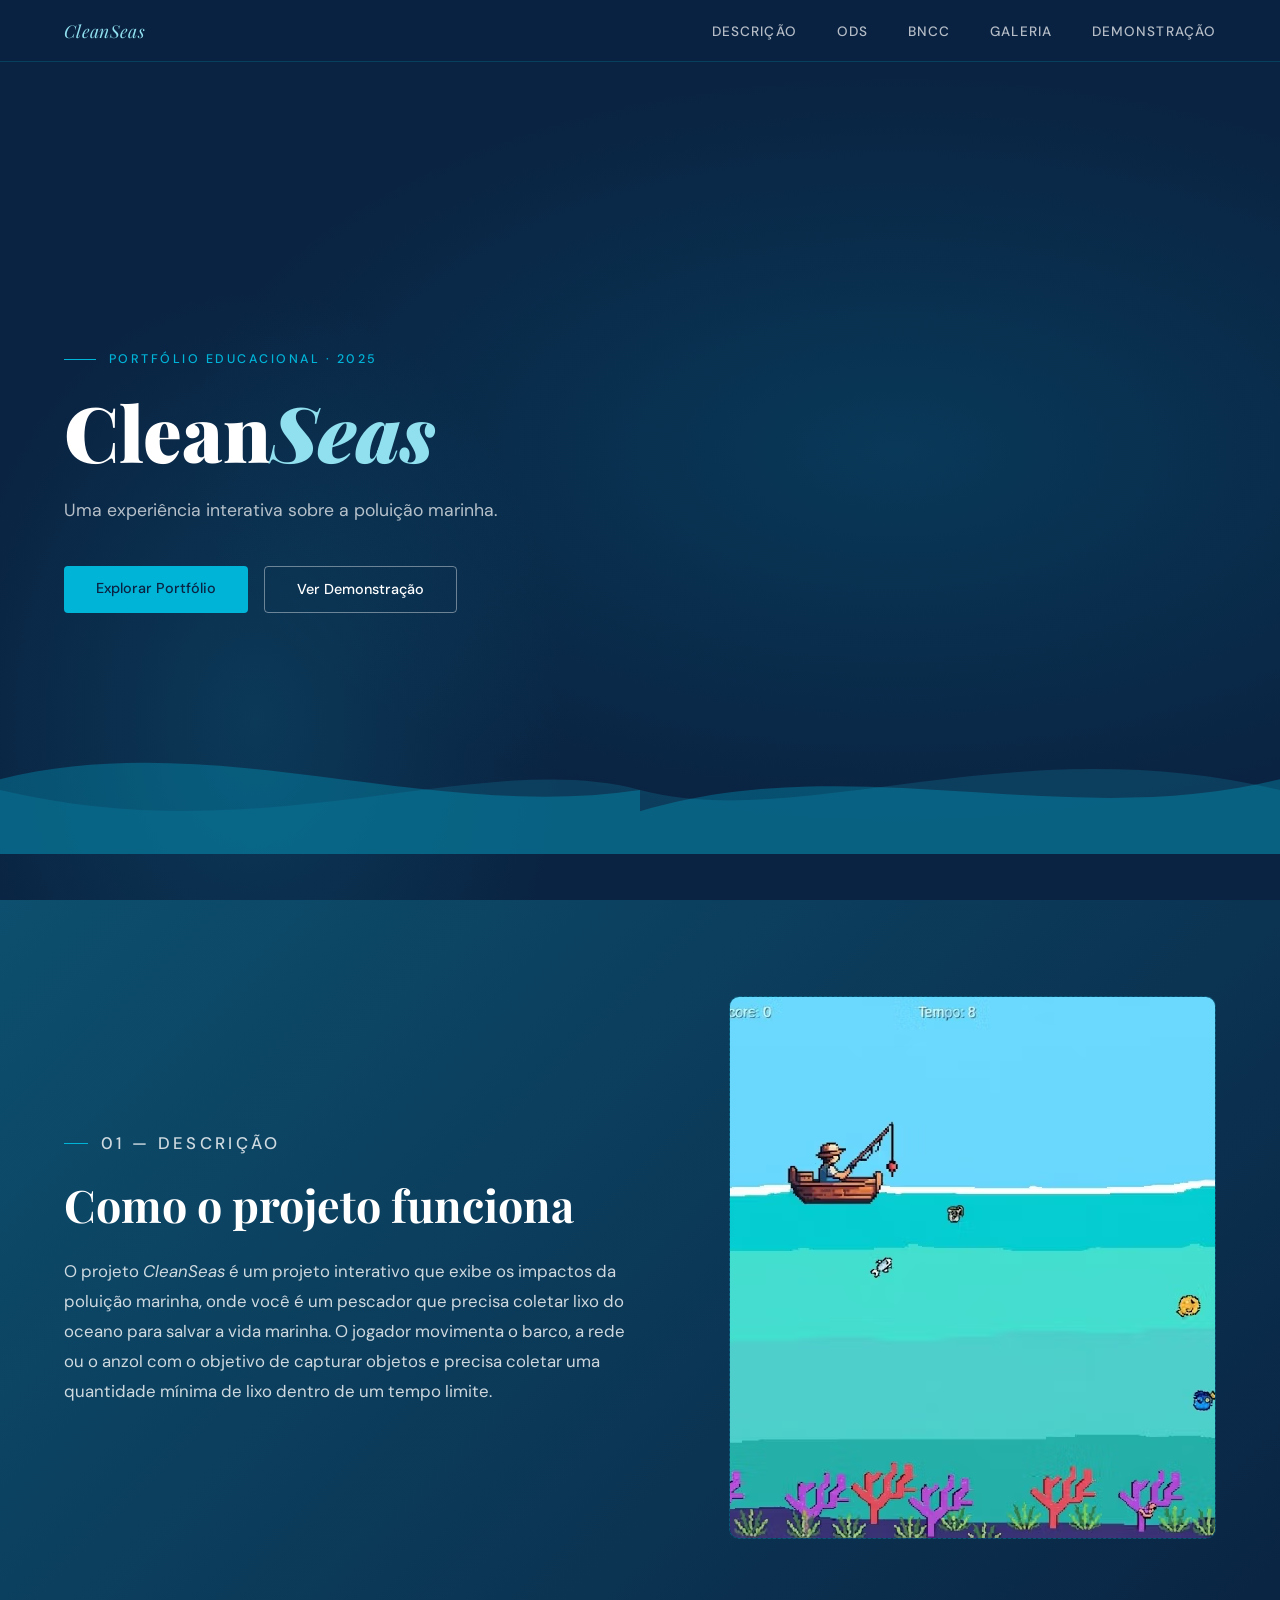
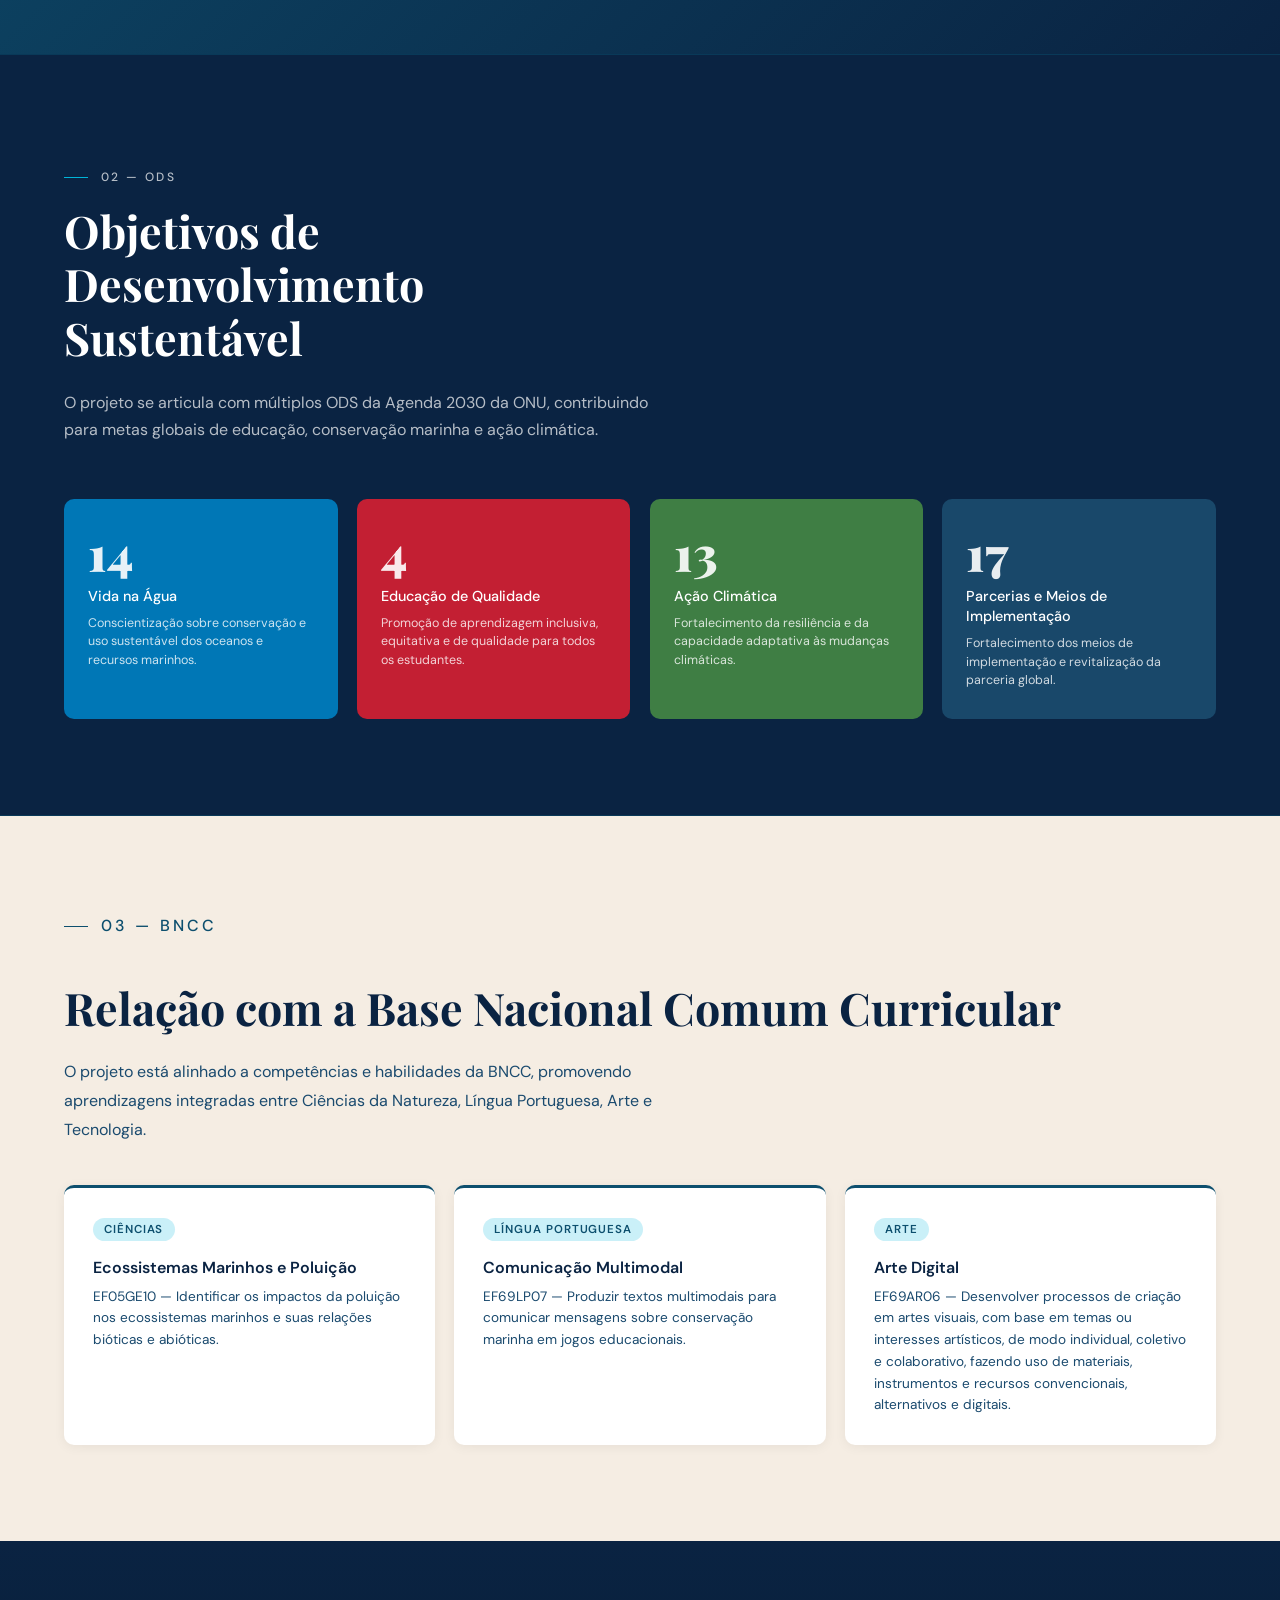
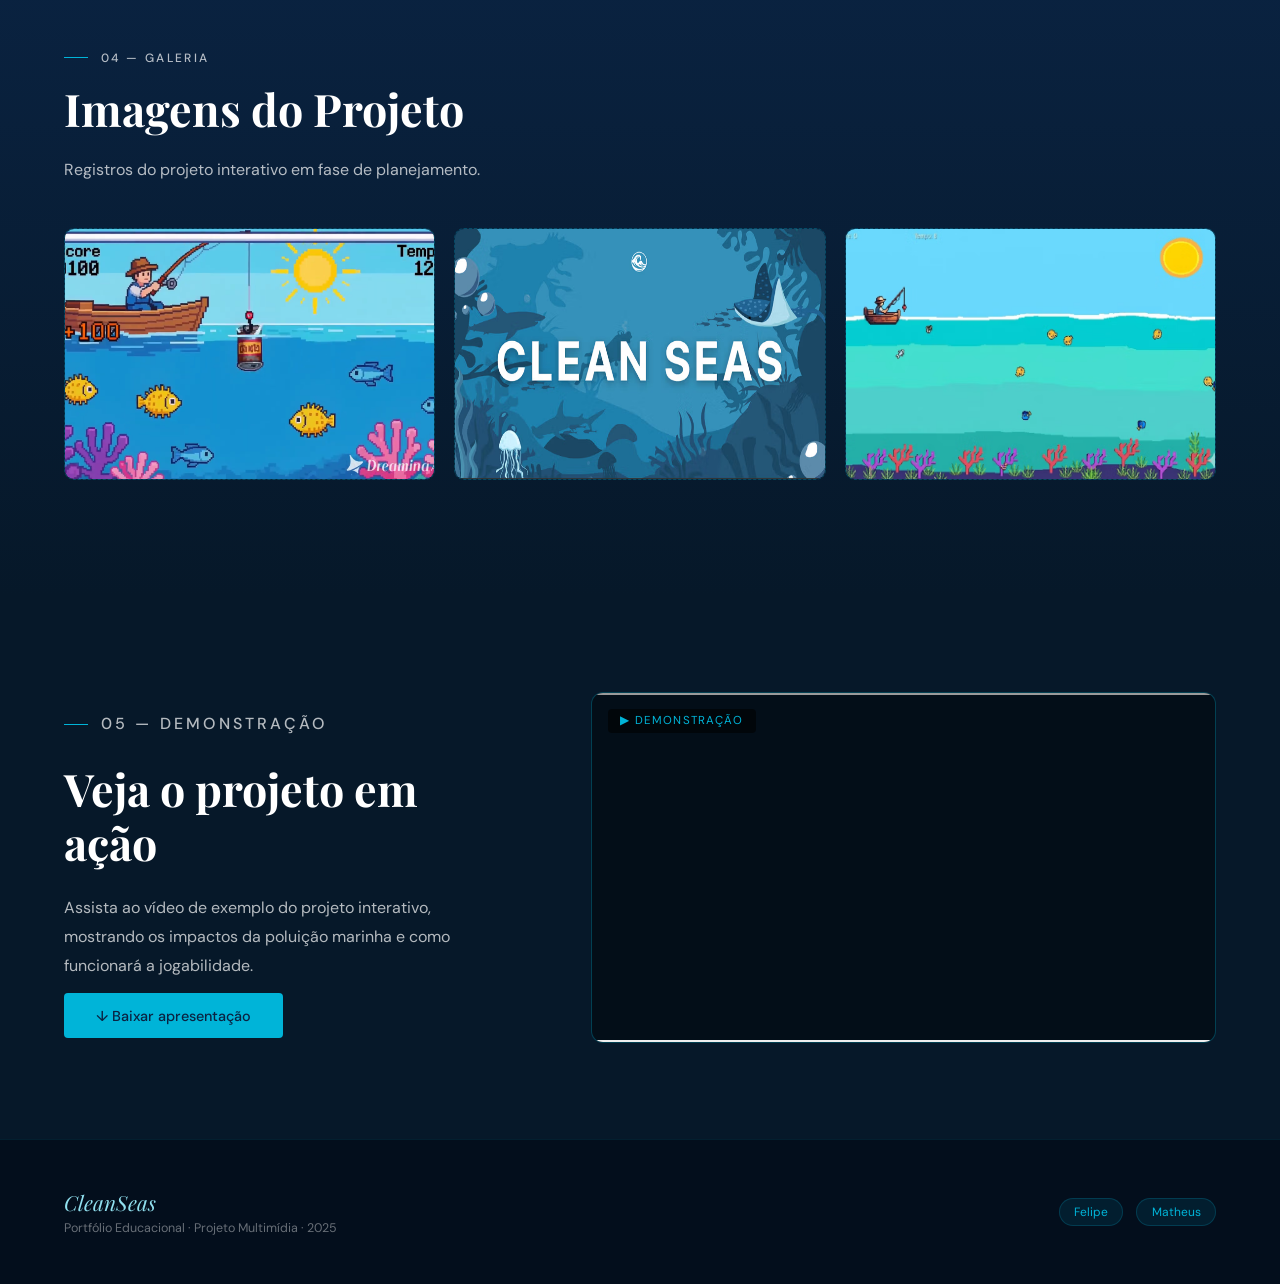
==== commit a57b9cae: "Site Final - alterações finais" ====
--- a/portfolio-cultura-oceanica-2.html
+++ b/portfolio-cultura-oceanica-2.html
@@ -103,32 +103,19 @@
     <div class="bncc-card">
       <span class="bncc-tag">Ciências</span>
       <h4>Ecossistemas Marinhos e Poluição</h4>
-      <p>EF07CI07 — Identificar os impactos da poluição nos ecossistemas marinhos e suas relações bióticas e abióticas.</p>
+      <p>EF05GE10 — Identificar os impactos da poluição nos ecossistemas marinhos e suas relações bióticas e abióticas.</p>
     </div>
     <div class="bncc-card">
       <span class="bncc-tag">Língua Portuguesa</span>
       <h4>Comunicação Multimodal</h4>
-      <p>EF69LP44 — Produzir textos multimodais para comunicar mensagens sobre conservação marinha em jogos educacionais.</p>
+      <p>EF69LP07 — Produzir textos multimodais para comunicar mensagens sobre conservação marinha em jogos educacionais.</p>
     </div>
     <div class="bncc-card">
       <span class="bncc-tag">Arte</span>
       <h4>Arte Digital</h4>
-      <p>EF69AR05 — Criar elementos visuais e narrativas para jogos interativos sobre meio ambiente marinho.</p>
-    </div>
-    <div class="bncc-card">
-      <span class="bncc-tag">Tecnologia</span>
-      <h4>Desenvolvimento de Jogos</h4>
-      <p>EF69TI01 — Desenvolver algoritmos e programas para jogos digitais que promovem conscientização ambiental.</p>
-    </div>
-    <div class="bncc-card">
-      <span class="bncc-tag">Competências Gerais</span>
-      <h4>Pensamento Científico</h4>
-      <p>CG02 — Usar pensamento científico para investigar os impactos da poluição marinha e elaborar hipóteses sobre soluções.</p>
-    </div>
-    <div class="bncc-card">
-      <span class="bncc-tag">Competências Gerais</span>
-      <h4>Responsabilidade e Cidadania</h4>
-      <p>CG10 — Agir de forma responsável para combater a poluição marinha e promover sustentabilidade ambiental.</p>
+      <p>EF69AR06 — Desenvolver processos de criação em artes visuais, com base em temas ou
+interesses artísticos, de modo individual, coletivo e colaborativo, fazendo uso de materiais,
+instrumentos e recursos convencionais, alternativos e digitais.</p>
     </div>
   </div>
 </section>
